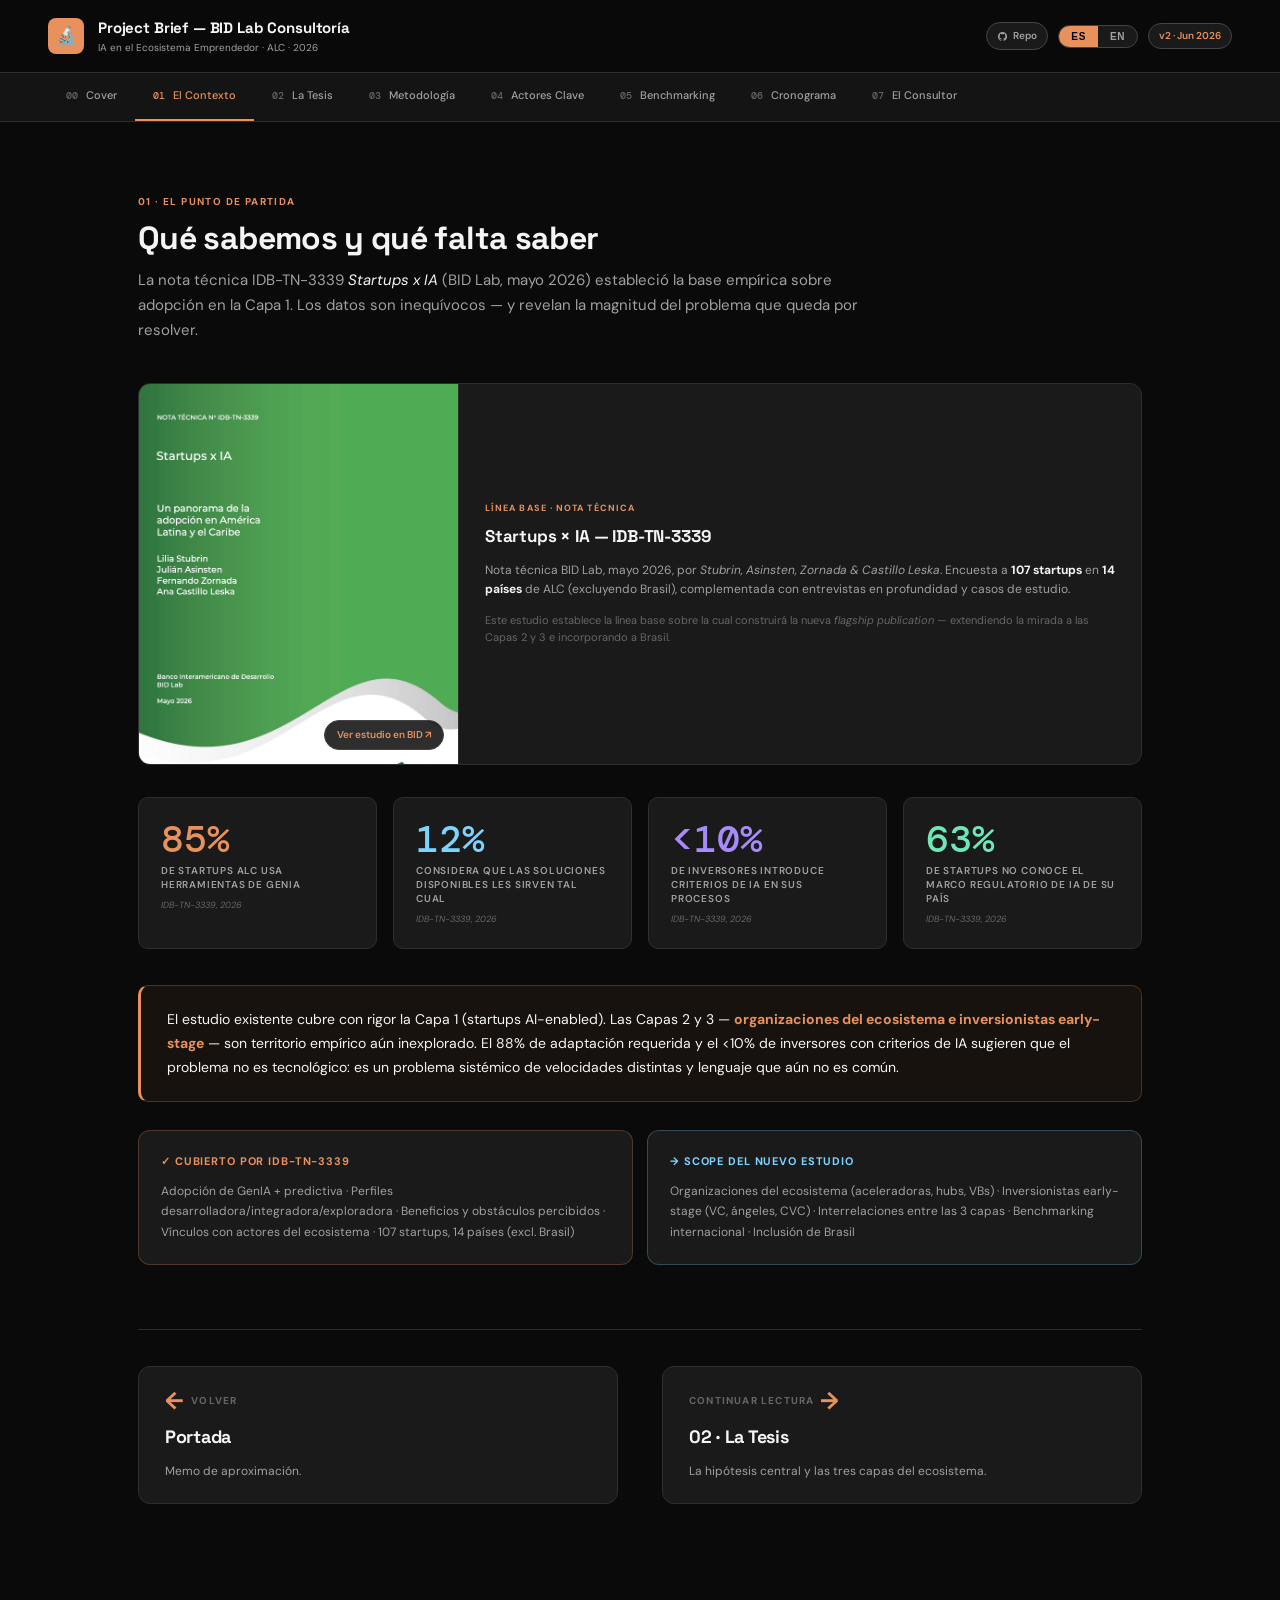
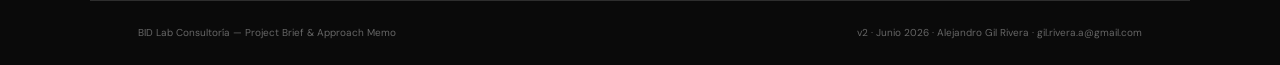
==== 01-contexto.html @ 3c182dba "feat(v2): multi-page architecture, Space Grotesk, highlighter animations, CV PDF, study cover image," ====
<!DOCTYPE html>
<html lang="es">
<head>
<meta charset="UTF-8">
<meta name="viewport" content="width=device-width, initial-scale=1.0">
<title>01 · El Contexto — Project Brief BID Lab</title>
<link href="https://fonts.googleapis.com/css2?family=Space+Grotesk:wght@400;500;600;700&family=DM+Sans:ital,wght@0,300;0,400;0,500;0,600;1,400&family=DM+Mono:wght@400;500&display=swap" rel="stylesheet">
<link rel="stylesheet" href="styles.css">
</head>
<body>

<div class="lang-overlay" id="enOverlay">
  <div style="font-size:32px">🚧</div>
  <div class="lang-overlay-title">English version coming soon</div>
  <div class="lang-overlay-sub">Este project brief está actualmente disponible en español.</div>
  <button class="lang-overlay-close" onclick="toggleLang('es')">Volver al español</button>
</div>

<header class="hdr">
  <div class="hdr-left">
    <div class="hdr-icon">🔬</div>
    <div>
      <div class="hdr-title">Project Brief — BID Lab Consultoría</div>
      <div class="hdr-sub">IA en el Ecosistema Emprendedor · ALC · 2026</div>
    </div>
  </div>
  <div class="hdr-right">
    <a class="gh-link" href="https://github.com/agr-git/bidlab-ai-ecosistema-alc" target="_blank" rel="noopener">
      <svg width="11" height="11" viewBox="0 0 24 24" fill="currentColor"><path d="M12 2A10 10 0 0 0 2 12c0 4.42 2.87 8.17 6.84 9.5c.5.08.66-.23.66-.5v-1.69c-2.77.6-3.36-1.34-3.36-1.34c-.46-1.16-1.11-1.47-1.11-1.47c-.91-.62.07-.6.07-.6c1 .07 1.53 1.03 1.53 1.03c.87 1.52 2.34 1.07 2.91.83c.09-.65.35-1.09.63-1.34c-2.22-.25-4.55-1.11-4.55-4.92c0-1.11.38-2 1.03-2.71c-.1-.25-.45-1.29.1-2.64c0 0 .84-.27 2.75 1.02c.79-.22 1.65-.33 2.5-.33c.85 0 1.71.11 2.5.33c1.91-1.29 2.75-1.02 2.75-1.02c.55 1.35.2 2.39.1 2.64c.65.71 1.03 1.6 1.03 2.71c0 3.82-2.34 4.66-4.57 4.91c.36.31.69.92.69 1.85V21c0 .27.16.59.67.5C19.14 20.16 22 16.42 22 12A10 10 0 0 0 12 2z"/></svg>
      Repo
    </a>
    <div class="lang-btn">
      <button id="btnES" class="active" onclick="toggleLang('es')">ES</button>
      <button id="btnEN" onclick="toggleLang('en')">EN</button>
    </div>
    <span class="badge">v2 · Jun 2026</span>
  </div>
</header>

<nav class="subnav">
  <a class="snb" href="index.html"><span class="snb-num">00</span>Cover</a>
  <a class="snb" href="01-contexto.html"><span class="snb-num">01</span>El Contexto</a>
  <a class="snb" href="02-tesis.html"><span class="snb-num">02</span>La Tesis</a>
  <a class="snb" href="03-metodologia.html"><span class="snb-num">03</span>Metodología</a>
  <a class="snb" href="04-actores.html"><span class="snb-num">04</span>Actores Clave</a>
  <a class="snb" href="05-benchmarking.html"><span class="snb-num">05</span>Benchmarking</a>
  <a class="snb" href="06-cronograma.html"><span class="snb-num">06</span>Cronograma</a>
  <a class="snb" href="07-consultor.html"><span class="snb-num">07</span>El Consultor</a>
</nav>

<!-- PAGE CONTENT -->
<section class="page">
  <div class="sec-label">01 · El punto de partida</div>
  <h1 class="sec-title">Qué sabemos y qué falta saber</h1>
  <p class="sec-sub">La nota técnica IDB-TN-3339 <em>Startups x IA</em> (BID Lab, mayo 2026) estableció la base empírica sobre adopción en la Capa 1. Los datos son inequívocos — y revelan la magnitud del problema que queda por resolver.</p>

  <!-- STUDY IMAGE / EVIDENCE -->
  <div class="study-img-wrap">
    <div class="study-img" style="background-image: url('portada-estudio-idb-tn-3339.png');" role="img" aria-label="Portada de la nota técnica IDB-TN-3339 — Startups x IA · BID Lab Mayo 2026">
      <a href="https://publications.iadb.org/es/startups-x-ia-un-panorama-de-la-adopcion-en-america-latina-y-el-caribe" target="_blank" rel="noopener">Ver estudio en BID ↗</a>
    </div>
    <div class="study-img-text">
      <div style="font-size:9px; font-weight:700; color:var(--orange); text-transform:uppercase; letter-spacing:.12em; margin-bottom:8px;">Línea base · Nota técnica</div>
      <h4 style="font-family:'Space Grotesk',sans-serif; font-size:17px; font-weight:700; letter-spacing:-.01em; margin-bottom:10px; color:var(--txt);">Startups × IA — IDB-TN-3339</h4>
      <p style="font-size:12px; color:var(--txt2); line-height:1.65; margin-bottom:12px;">
        Nota técnica BID Lab, mayo 2026, por <em>Stubrin, Asinsten, Zornada &amp; Castillo Leska</em>. Encuesta a <strong style="color:var(--txt)">107 startups</strong> en <strong style="color:var(--txt)">14 países</strong> de ALC (excluyendo Brasil), complementada con entrevistas en profundidad y casos de estudio.
      </p>
      <p style="font-size:11px; color:var(--txt3); line-height:1.55;">
        Este estudio establece la línea base sobre la cual construirá la nueva <em>flagship publication</em> — extendiendo la mirada a las Capas 2 y 3 e incorporando a Brasil.
      </p>
    </div>
  </div>

  <div class="kpi-grid">
    <div class="kpi">
      <div class="kv">85%</div>
      <div class="kl">de startups ALC usa herramientas de GenIA</div>
      <div class="kpi-src">IDB-TN-3339, 2026</div>
    </div>
    <div class="kpi">
      <div class="kv blue">12%</div>
      <div class="kl">considera que las soluciones disponibles les sirven tal cual</div>
      <div class="kpi-src">IDB-TN-3339, 2026</div>
    </div>
    <div class="kpi">
      <div class="kv purple">&lt;10%</div>
      <div class="kl">de inversores introduce criterios de IA en sus procesos</div>
      <div class="kpi-src">IDB-TN-3339, 2026</div>
    </div>
    <div class="kpi">
      <div class="kv green">63%</div>
      <div class="kl">de startups no conoce el marco regulatorio de IA de su país</div>
      <div class="kpi-src">IDB-TN-3339, 2026</div>
    </div>
  </div>

  <div class="callout full">
    <p>El estudio existente cubre con rigor la Capa 1 (startups AI-enabled). Las Capas 2 y 3 — <strong>organizaciones del ecosistema e inversionistas early-stage</strong> — son territorio empírico aún inexplorado. El 88% de adaptación requerida y el &lt;10% de inversores con criterios de IA sugieren que el problema no es tecnológico: es un problema sistémico de velocidades distintas y lenguaje que aún no es común.</p>
  </div>

  <div class="coverage-split">
    <div class="method-card" style="border-color:rgba(232,145,92,.25);">
      <div style="font-size:11px; font-weight:700; color:var(--orange); text-transform:uppercase; letter-spacing:.08em; margin-bottom:10px;">✓ Cubierto por IDB-TN-3339</div>
      <div style="font-size:12px; color:var(--txt2); line-height:1.7;">Adopción de GenIA + predictiva · Perfiles desarrolladora/integradora/exploradora · Beneficios y obstáculos percibidos · Vínculos con actores del ecosistema · 107 startups, 14 países (excl. Brasil)</div>
    </div>
    <div class="method-card" style="border-color:rgba(125,211,252,.25);">
      <div style="font-size:11px; font-weight:700; color:var(--blue); text-transform:uppercase; letter-spacing:.08em; margin-bottom:10px;">→ Scope del nuevo estudio</div>
      <div style="font-size:12px; color:var(--txt2); line-height:1.7;">Organizaciones del ecosistema (aceleradoras, hubs, VBs) · Inversionistas early-stage (VC, ángeles, CVC) · Interrelaciones entre las 3 capas · Benchmarking internacional · Inclusión de Brasil</div>
    </div>
  </div>

  <!-- CONTINUE -->
  <div class="continue">
    <a class="continue-card prev" href="index.html">
      <div class="continue-eyebrow"><span class="continue-arrow">←</span> Volver</div>
      <div class="continue-title">Portada</div>
      <div class="continue-sub">Memo de aproximación.</div>
    </a>
    <a class="continue-card next" href="02-tesis.html">
      <div class="continue-eyebrow">Continuar lectura <span class="continue-arrow">→</span></div>
      <div class="continue-title">02 · La Tesis</div>
      <div class="continue-sub">La hipótesis central y las tres capas del ecosistema.</div>
    </a>
  </div>
</section>

<div class="ft">
  <span>BID Lab Consultoría — Project Brief & Approach Memo</span>
  <span>v2 · Junio 2026 · Alejandro Gil Rivera · gil.rivera.a@gmail.com</span>
</div>

<script src="app.js"></script>
</body>
</html>
---- styles.css ----
/* ═══════════════════════════════════════════════════
   BID Lab Project Brief — Shared Styles
   v2 · Multi-page edition
═══════════════════════════════════════════════════ */

:root {
  --orange: #E8915C; --orange-b: #F5A147; --orange-d: #D17A47;
  --blue: #7DD3FC; --green: #6EE7B7; --purple: #A78BFA;
  --bg: #0A0A0A; --card: #1A1A1A; --card2: #141414;
  --txt: #F5F5F5; --txt2: #A0A0A0; --txt3: #666;
  --bdr: #2E2E2E; --bdr2: #3A3A3A; --bdr3: #444;
  --max-w: 1100px;   /* wider container (~75% on 1440 screens) */
  --read-w: 760px;   /* readable text column inside wider container */
}

* { margin: 0; padding: 0; box-sizing: border-box; }
html { scroll-behavior: smooth; }
body {
  background: var(--bg); color: var(--txt);
  font-family: 'DM Sans', sans-serif; font-size: 15px; line-height: 1.6;
  -webkit-font-smoothing: antialiased;
}

/* ── HEADER (sticky) ── */
.hdr {
  background: rgba(10,10,10,.95); backdrop-filter: blur(12px);
  border-bottom: 1px solid var(--bdr); padding: 16px 48px;
  position: sticky; top: 0; z-index: 100;
  display: flex; align-items: center; justify-content: space-between; gap: 16px;
}
.hdr-left { display: flex; align-items: center; gap: 14px; }
.hdr-icon {
  width: 36px; height: 36px; background: var(--orange); border-radius: 8px;
  display: flex; align-items: center; justify-content: center; font-size: 17px; flex-shrink: 0;
}
.hdr-title { font-family: 'Space Grotesk', sans-serif; font-size: 15px; font-weight: 700; letter-spacing: -.01em; }
.hdr-sub { font-size: 10px; color: var(--txt2); }
.hdr-right { display: flex; align-items: center; gap: 10px; }
.lang-btn {
  display: flex; align-items: center; gap: 0;
  background: var(--card); border: 1px solid var(--bdr3); border-radius: 20px; overflow: hidden;
}
.lang-btn button {
  padding: 5px 12px; font-size: 10px; font-weight: 700; letter-spacing: .06em;
  border: none; cursor: pointer; transition: all .2s;
  background: transparent; color: var(--txt2);
}
.lang-btn button.active { background: var(--orange); color: #000; }
.badge {
  background: var(--card); border: 1px solid var(--bdr3); padding: 4px 10px;
  border-radius: 20px; font-size: 10px; color: var(--orange); font-weight: 600;
}
.gh-link {
  display: inline-flex; align-items: center; gap: 5px;
  font-size: 10px; font-weight: 600; color: var(--txt2);
  background: var(--card); border: 1px solid var(--bdr3);
  padding: 5px 10px; border-radius: 20px; text-decoration: none; transition: all .2s;
}
.gh-link:hover { color: var(--txt); border-color: var(--orange); }

/* ── SUB-NAV (sticky, multi-page) ── */
.subnav {
  background: var(--card2); border-bottom: 1px solid var(--bdr);
  padding: 0 48px; display: flex; gap: 0; overflow-x: auto; scrollbar-width: none;
  position: sticky; top: 69px; z-index: 99;
}
.subnav::-webkit-scrollbar { display: none; }
.snb {
  padding: 14px 18px; font-size: 11px; font-weight: 500; color: var(--txt2);
  background: transparent; border: none; border-bottom: 2px solid transparent;
  cursor: pointer; white-space: nowrap; transition: all .2s;
  text-decoration: none; display: flex; align-items: center; gap: 8px;
}
.snb-num {
  font-family: 'DM Mono', monospace; font-size: 10px; color: var(--txt3);
  font-weight: 500; transition: color .2s;
}
.snb:hover { color: var(--txt); }
.snb:hover .snb-num { color: var(--orange); }
.snb.on { color: var(--orange); border-bottom-color: var(--orange); }
.snb.on .snb-num { color: var(--orange); }

/* ── PAGE CONTAINER ── */
.page { padding: 72px 48px 96px; max-width: var(--max-w); margin: 0 auto; }
.hero { padding: 96px 48px 80px; max-width: var(--max-w); margin: 0 auto; }

/* ── HERO ── */
.hero-eyebrow {
  font-size: 11px; font-weight: 700; text-transform: uppercase;
  letter-spacing: .12em; color: var(--orange); margin-bottom: 24px;
}
.hero-title {
  font-family: 'Space Grotesk', sans-serif;
  font-size: clamp(32px, 5vw, 56px);
  font-weight: 700; line-height: 1.1; letter-spacing: -.025em;
  margin-bottom: 28px; max-width: 920px;
}
.hero-title em { font-style: normal; color: var(--orange); }
.hero-desc {
  font-size: 16px; color: var(--txt2); max-width: var(--read-w);
  line-height: 1.7; margin-bottom: 36px;
}
.hero-tags { display: flex; flex-wrap: wrap; gap: 8px; margin-bottom: 40px; }
.hero-meta {
  display: flex; flex-wrap: wrap; gap: 20px; align-items: center;
  padding-top: 28px; border-top: 1px solid var(--bdr);
}
.hero-meta a {
  font-size: 11px; font-weight: 600; color: var(--txt2);
  text-decoration: none; display: flex; align-items: center; gap: 6px; transition: color .2s;
}
.hero-meta a:hover { color: var(--orange); }
.hero-meta-divider { color: var(--bdr3); font-size: 18px; }

/* ── HIGHLIGHTER ANIMATION ── */
.hl {
  position: relative; display: inline; white-space: normal;
  background-image: linear-gradient(120deg, rgba(232,145,92,.35) 0%, rgba(232,145,92,.45) 100%);
  background-repeat: no-repeat;
  background-position: 0 88%;
  background-size: 0% 38%;
  padding: 0 4px; margin: 0 -4px;
  animation-name: highlight-grow;
  animation-duration: 1.1s;
  animation-timing-function: cubic-bezier(.22,.61,.36,1);
  animation-fill-mode: forwards;
  animation-delay: .6s;
}
.hl-2 {
  /* Second highlighter — more saturated orange, fires after first */
  background-image: linear-gradient(120deg, rgba(232,145,92,.55) 0%, rgba(245,161,71,.7) 100%);
  animation-delay: 1.9s;
}
.hl em {
  /* keep orange emphasis on top of highlighter */
  color: var(--orange); font-style: normal; font-weight: 700;
}
@keyframes highlight-grow {
  0%   { background-size: 0% 38%; }
  100% { background-size: 100% 38%; }
}
@media (prefers-reduced-motion: reduce) {
  .hl, .hl-2 { animation-duration: 0s; background-size: 100% 38% !important; }
}

/* ── SECTION TITLES ── */
.sec-label {
  font-size: 10px; font-weight: 700; text-transform: uppercase;
  letter-spacing: .14em; color: var(--orange); margin-bottom: 10px;
}
.sec-title {
  font-family: 'Space Grotesk', sans-serif;
  font-size: 32px; font-weight: 700; letter-spacing: -.02em;
  margin-bottom: 12px; line-height: 1.15;
}
.sec-sub {
  font-size: 15px; color: var(--txt2); max-width: var(--read-w);
  line-height: 1.65; margin-bottom: 40px;
}
.sec-sub em { color: var(--txt); font-style: italic; }
.underline-em {
  text-decoration: underline; text-decoration-color: var(--orange);
  text-decoration-thickness: 2px; text-underline-offset: 3px;
  color: var(--txt); font-weight: 600; font-style: normal;
}

/* ── KPI CARDS ── */
.kpi-grid { display: grid; grid-template-columns: repeat(auto-fit, minmax(180px, 1fr)); gap: 16px; margin-bottom: 36px; }
.kpi { background: var(--card); border: 1px solid var(--bdr); border-radius: 10px; padding: 22px; }
.kv { font-family: 'DM Mono', monospace; font-size: 38px; font-weight: 500; color: var(--orange); line-height: 1; margin-bottom: 6px; }
.kv.blue { color: var(--blue); }
.kv.green { color: var(--green); }
.kv.purple { color: var(--purple); }
.kl { font-size: 10px; font-weight: 600; color: var(--txt2); text-transform: uppercase; letter-spacing: .08em; line-height: 1.4; }
.kpi-src { font-size: 9px; color: var(--txt3); margin-top: 6px; font-style: italic; }

/* ── CALLOUT ── */
.callout {
  background: rgba(232,145,92,.06);
  border: 1px solid rgba(232,145,92,.25);
  border-left: 3px solid var(--orange);
  border-radius: 10px; padding: 22px 26px; margin-bottom: 28px;
  max-width: var(--read-w);
}
.callout p { font-size: 14px; line-height: 1.7; color: var(--txt); }
.callout strong { color: var(--orange); }
.callout.full { max-width: 100%; }

/* ── SECTION 1 — STUDY IMAGE ── */
.study-img-wrap {
  background: var(--card); border: 1px solid var(--bdr); border-radius: 12px;
  overflow: hidden; margin-bottom: 32px;
  display: grid; grid-template-columns: minmax(220px, 320px) 1fr; gap: 0;
  align-items: stretch;
}
@media (max-width: 720px) { .study-img-wrap { grid-template-columns: 1fr; } }
.study-img {
  width: 100%; min-height: 380px;
  background-color: #2d8a4a; /* match BID green to fade any letterbox */
  background-size: cover; background-position: center top;
  display: flex; align-items: flex-end; justify-content: flex-end;
  padding: 14px;
  position: relative;
  border-right: 1px solid var(--bdr);
}
@media (max-width: 720px) {
  .study-img { border-right: none; border-bottom: 1px solid var(--bdr); min-height: 420px; }
}
.study-img.placeholder {
  background: linear-gradient(135deg, var(--card2) 0%, #1f1f1f 100%);
  align-items: center; justify-content: center;
  color: var(--txt3); font-size: 11px; text-align: center;
}
.study-img.placeholder::before {
  content: '📊';
  position: absolute; font-size: 48px; opacity: .25; top: 50%; left: 50%;
  transform: translate(-50%, -90%);
}
.study-img a {
  background: rgba(10,10,10,.85); color: var(--orange);
  font-size: 10px; font-weight: 600; padding: 6px 12px;
  border-radius: 16px; text-decoration: none; border: 1px solid var(--bdr3);
  transition: all .2s;
}
.study-img a:hover { background: var(--orange); color: #000; border-color: var(--orange); }
.study-img-text { padding: 26px; display: flex; flex-direction: column; justify-content: center; }
.study-img-text h4 {
  font-family: 'Space Grotesk', sans-serif; font-size: 14px; font-weight: 700;
  margin-bottom: 8px; color: var(--txt);
}
.study-img-text p { font-size: 12px; color: var(--txt2); line-height: 1.65; }

/* ── COVERAGE SPLIT ── */
.coverage-split { display: grid; grid-template-columns: 1fr 1fr; gap: 14px; }
@media (max-width: 720px) { .coverage-split { grid-template-columns: 1fr; } }
.method-card { background: var(--card); border: 1px solid var(--bdr); border-radius: 12px; padding: 22px; }

/* ── LAYER CARDS (Sección 2) ── */
.layers { display: flex; flex-direction: column; gap: 14px; }
.layer-card { background: var(--card); border: 1px solid var(--bdr); border-radius: 12px; overflow: hidden; transition: border-color .2s; }
.layer-card:hover { border-color: var(--bdr2); }
.layer-header {
  padding: 22px 26px; display: flex; align-items: flex-start; justify-content: space-between;
  gap: 16px; cursor: pointer; user-select: none;
}
.layer-num { font-family: 'DM Mono', monospace; font-size: 11px; font-weight: 500; padding: 4px 10px; border-radius: 20px; white-space: nowrap; flex-shrink: 0; }
.layer-title { font-family: 'Space Grotesk', sans-serif; font-size: 17px; font-weight: 700; margin-bottom: 4px; letter-spacing: -.01em; }
.layer-brief { font-size: 12px; color: var(--txt2); }
.layer-toggle {
  font-size: 28px; line-height: 1; color: var(--txt2);
  transition: transform .25s ease, color .2s ease;
  flex-shrink: 0; margin-top: -2px; width: 32px; height: 32px;
  display: flex; align-items: center; justify-content: center;
  border-radius: 50%; background: var(--card2); border: 1px solid var(--bdr);
}
.layer-card:hover .layer-toggle { color: var(--orange); border-color: var(--orange); }
.layer-card.open .layer-toggle { transform: rotate(90deg); color: var(--orange); border-color: var(--orange); }
.layer-body { padding: 0 26px; max-height: 0; overflow: hidden; transition: max-height .4s ease, padding .4s ease; }
.layer-card.open .layer-body { max-height: 500px; padding: 0 26px 24px; }
.layer-hyp { font-size: 13px; color: var(--txt2); line-height: 1.7; margin-bottom: 14px; }
.layer-hyp strong { color: var(--txt); }
.layer-question { font-size: 12px; font-style: italic; color: var(--orange); border-left: 2px solid var(--orange); padding-left: 12px; }

.l1 .layer-num { background: rgba(232,145,92,.12); color: var(--orange); }
.l1 .layer-title { color: var(--orange); }
.l2 .layer-num { background: rgba(125,211,252,.1); color: var(--blue); }
.l2 .layer-title { color: var(--blue); }
.l3 .layer-num { background: rgba(167,139,250,.1); color: var(--purple); }
.l3 .layer-title { color: var(--purple); }

/* ── METHOD GRID (Sec 3) ── */
.method-grid { display: grid; grid-template-columns: repeat(2, 1fr); gap: 16px; }
@media (max-width: 720px) { .method-grid { grid-template-columns: 1fr; } }
.method-icon { font-size: 22px; margin-bottom: 12px; }
.method-title { font-family: 'Space Grotesk', sans-serif; font-size: 15px; font-weight: 700; margin-bottom: 6px; letter-spacing: -.01em; }
.method-desc { font-size: 12px; color: var(--txt2); line-height: 1.65; }
.method-tag { font-size: 9px; font-weight: 700; color: var(--green); text-transform: uppercase; letter-spacing: .06em; margin-top: 10px; }

/* ── ACTOR CARDS (Sec 4) ── */
.actor-section-label {
  font-size: 10px; font-weight: 700; text-transform: uppercase;
  letter-spacing: .1em; margin-bottom: 14px; padding-bottom: 8px;
  border-bottom: 1px solid var(--bdr); margin-top: 8px;
}
.actor-grid { display: grid; grid-template-columns: repeat(auto-fill, minmax(220px, 1fr)); gap: 14px; margin-bottom: 28px; }
.actor-card {
  background: var(--card); border: 1px solid var(--bdr); border-radius: 12px;
  padding: 18px 20px; display: flex; flex-direction: column; gap: 4px;
  transition: border-color .2s, transform .15s;
}
.actor-card.linked { cursor: pointer; }
.actor-card.linked:hover { border-color: var(--orange); transform: translateY(-2px); }
.actor-card-top { display: flex; align-items: center; gap: 12px; margin-bottom: 6px; }
.actor-avatar {
  width: 44px; height: 44px; border-radius: 50%;
  background: linear-gradient(135deg, var(--card2) 0%, #2a2a2a 100%);
  display: flex; align-items: center; justify-content: center;
  color: var(--txt2); font-family: 'Space Grotesk', sans-serif;
  font-size: 14px; font-weight: 700; flex-shrink: 0;
  background-size: cover; background-position: center;
  border: 1px solid var(--bdr2);
}
.actor-name { font-family: 'Space Grotesk', sans-serif; font-size: 14px; font-weight: 700; letter-spacing: -.01em; }
.actor-role { font-size: 11px; color: var(--txt2); line-height: 1.5; margin-bottom: 6px; }
.actor-flag {
  font-size: 9px; font-weight: 700; text-transform: uppercase;
  letter-spacing: .06em; margin-top: auto;
  display: inline-flex; align-items: center; gap: 4px;
}
.flag-orange { color: var(--orange); }
.flag-blue { color: var(--blue); }
.flag-green { color: var(--green); }
.actor-li {
  font-size: 10px; color: var(--txt3); margin-top: 4px;
  display: inline-flex; align-items: center; gap: 4px;
  text-decoration: none; transition: color .2s;
}
.actor-card.linked:hover .actor-li { color: var(--blue); }

/* ── BENCHMARKING ── */
.bench-grid { display: grid; grid-template-columns: repeat(auto-fill, minmax(170px, 1fr)); gap: 12px; }
.bench-card { background: var(--card); border: 1px solid var(--bdr); border-radius: 10px; padding: 18px; }
.bench-flag { font-size: 24px; margin-bottom: 10px; }
.bench-name { font-family: 'Space Grotesk', sans-serif; font-size: 13px; font-weight: 700; margin-bottom: 4px; }
.bench-focus { font-size: 10px; color: var(--txt2); line-height: 1.55; }

/* ── GANTT ── */
.gantt-wrap { overflow-x: auto; border: 1px solid var(--bdr); border-radius: 10px; }
.gantt { width: 100%; border-collapse: collapse; min-width: 720px; font-size: 11px; }
.gantt th { background: var(--card2); color: var(--txt2); font-weight: 600; text-align: center; padding: 10px 6px; border: 1px solid var(--bdr); font-size: 10px; }
.gantt td { border: 1px solid var(--bdr); padding: 10px 12px; vertical-align: middle; }
.gantt td.label { background: var(--card); font-size: 11px; font-weight: 600; color: var(--txt); white-space: nowrap; max-width: 220px; }
.gantt td.sublabel { background: var(--card); font-size: 10px; color: var(--txt2); padding-left: 16px; }
.g-o { background: rgba(232,145,92,.18); }
.g-b { background: rgba(125,211,252,.12); }
.g-g { background: rgba(110,231,183,.12); }
.g-p { background: rgba(167,139,250,.12); }
.pct { font-family: 'DM Mono', monospace; font-size: 9px; color: var(--orange); font-weight: 500; text-align: center; }

/* ── CV ── */
.cv-wrap { background: var(--card); border: 1px solid var(--bdr); border-radius: 14px; overflow: hidden; }
.cv-topbar { background: var(--card2); border-bottom: 1px solid var(--bdr); padding: 14px 26px; display: flex; align-items: center; justify-content: space-between; gap: 12px; flex-wrap: wrap; }
.cv-topbar-title { font-size: 12px; font-weight: 600; color: var(--txt2); }
.cv-dl-btn {
  display: inline-flex; align-items: center; gap: 6px;
  background: var(--orange); color: #000; font-size: 11px; font-weight: 700;
  padding: 8px 14px; border-radius: 8px; text-decoration: none;
  border: none; cursor: pointer; transition: background .2s;
}
.cv-dl-btn:hover { background: var(--orange-b); }
.cv-dl-btn.secondary { background: transparent; color: var(--txt2); border: 1px solid var(--bdr3); }
.cv-dl-btn.secondary:hover { color: var(--orange); border-color: var(--orange); background: transparent; }
.cv-body { padding: 36px 40px; font-size: 12px; line-height: 1.6; }
.cv-name { font-family: 'Space Grotesk', sans-serif; font-size: 24px; font-weight: 700; letter-spacing: -.02em; margin-bottom: 2px; }
.cv-role { font-size: 12px; color: var(--orange); font-weight: 600; margin-bottom: 14px; }
.cv-contact { display: flex; flex-wrap: wrap; gap: 14px; font-size: 11px; color: var(--txt2); margin-bottom: 28px; padding-bottom: 20px; border-bottom: 1px solid var(--bdr); }
.cv-contact a { color: var(--txt2); text-decoration: none; }
.cv-contact a:hover { color: var(--orange); }
.cv-sec-title { font-size: 9px; font-weight: 700; text-transform: uppercase; letter-spacing: .14em; color: var(--orange); margin: 24px 0 14px; padding-bottom: 6px; border-bottom: 1px solid var(--bdr); }
.cv-entry { display: grid; grid-template-columns: 120px 1fr; gap: 14px; margin-bottom: 16px; }
@media (max-width: 600px) { .cv-entry { grid-template-columns: 1fr; } }
.cv-date { font-family: 'DM Mono', monospace; font-size: 10px; color: var(--txt3); padding-top: 2px; }
.cv-title { font-size: 12px; font-weight: 700; margin-bottom: 1px; }
.cv-org { font-size: 11px; color: var(--txt2); margin-bottom: 5px; }
.cv-bullets { padding-left: 14px; }
.cv-bullets li { font-size: 11px; color: var(--txt2); margin-bottom: 3px; line-height: 1.5; }
.cv-bullets li span { color: var(--txt); font-weight: 500; }
.cv-skill-row { display: flex; gap: 10px; margin-bottom: 10px; align-items: flex-start; flex-wrap: wrap; }
.cv-skill-label { font-size: 10px; font-weight: 700; color: var(--orange); min-width: 130px; padding-top: 1px; }
.cv-skill-val { font-size: 11px; color: var(--txt2); line-height: 1.5; flex: 1; min-width: 200px; }

/* ── CONTINUE READING (between pages) ── */
.continue {
  margin-top: 64px; padding-top: 36px; border-top: 1px solid var(--bdr);
  display: flex; align-items: stretch; justify-content: space-between; gap: 16px;
  flex-wrap: wrap;
}
.continue-card {
  background: var(--card); border: 1px solid var(--bdr); border-radius: 12px;
  padding: 22px 26px; text-decoration: none; color: var(--txt);
  flex: 1; min-width: 280px; max-width: 480px;
  transition: all .25s ease;
  display: flex; flex-direction: column; gap: 6px;
}
.continue-card:hover {
  border-color: var(--orange); transform: translateY(-3px);
  box-shadow: 0 8px 24px -8px rgba(232,145,92,.25);
}
.continue-card.prev { align-self: flex-start; }
.continue-card.next { margin-left: auto; align-items: flex-start; }
.continue-eyebrow {
  font-size: 10px; font-weight: 700; text-transform: uppercase;
  letter-spacing: .12em; color: var(--txt3);
  display: flex; align-items: center; gap: 6px;
}
.continue-card:hover .continue-eyebrow { color: var(--orange); }
.continue-title {
  font-family: 'Space Grotesk', sans-serif; font-size: 18px; font-weight: 700;
  letter-spacing: -.015em; margin-top: 4px;
}
.continue-sub { font-size: 12px; color: var(--txt2); margin-top: 4px; }
.continue-arrow { font-size: 24px; line-height: 1; color: var(--orange); transition: transform .2s; display: inline-block; }
.continue-card.next:hover .continue-arrow { transform: translateX(4px); }
.continue-card.prev:hover .continue-arrow { transform: translateX(-4px); }

/* ── TAGS ── */
.tag { display: inline-block; padding: 4px 11px; border-radius: 20px; font-size: 10px; font-weight: 600; margin-right: 4px; }
.to { background: rgba(232,145,92,.14); color: var(--orange); border: 1px solid rgba(232,145,92,.3); }
.tb2 { background: rgba(125,211,252,.1); color: var(--blue); border: 1px solid rgba(125,211,252,.25); }
.tg { background: rgba(110,231,183,.1); color: var(--green); border: 1px solid rgba(110,231,183,.25); }
.tgr { background: rgba(255,255,255,.04); color: var(--txt2); border: 1px solid var(--bdr); }
.tp { background: rgba(167,139,250,.1); color: var(--purple); border: 1px solid rgba(167,139,250,.25); }

/* ── EN COMING SOON OVERLAY ── */
.lang-overlay { display: none; position: fixed; inset: 0; background: rgba(10,10,10,.94); z-index: 200; align-items: center; justify-content: center; flex-direction: column; gap: 16px; padding: 20px; }
.lang-overlay.show { display: flex; }
.lang-overlay-title { font-family: 'Space Grotesk', sans-serif; font-size: 28px; font-weight: 700; letter-spacing: -.02em; }
.lang-overlay-sub { font-size: 14px; color: var(--txt2); text-align: center; }
.lang-overlay-close { margin-top: 10px; padding: 10px 24px; background: var(--orange); color: #000; border: none; border-radius: 8px; font-size: 12px; font-weight: 700; cursor: pointer; }

/* ── FOOTER ── */
.ft {
  border-top: 1px solid var(--bdr); padding: 24px 48px; font-size: 10px;
  color: var(--txt3); display: flex; justify-content: space-between;
  flex-wrap: wrap; gap: 8px; max-width: var(--max-w); margin: 0 auto;
}

/* ── RESPONSIVE ── */
@media (max-width: 720px) {
  .page, .hero { padding-left: 22px; padding-right: 22px; }
  .hdr { padding: 14px 22px; }
  .subnav { padding: 0 22px; top: 65px; }
  .ft { padding: 24px 22px; }
  .sec-title { font-size: 26px; }
  .cv-body { padding: 26px 22px; }
  .continue-card.next { margin-left: 0; }
}
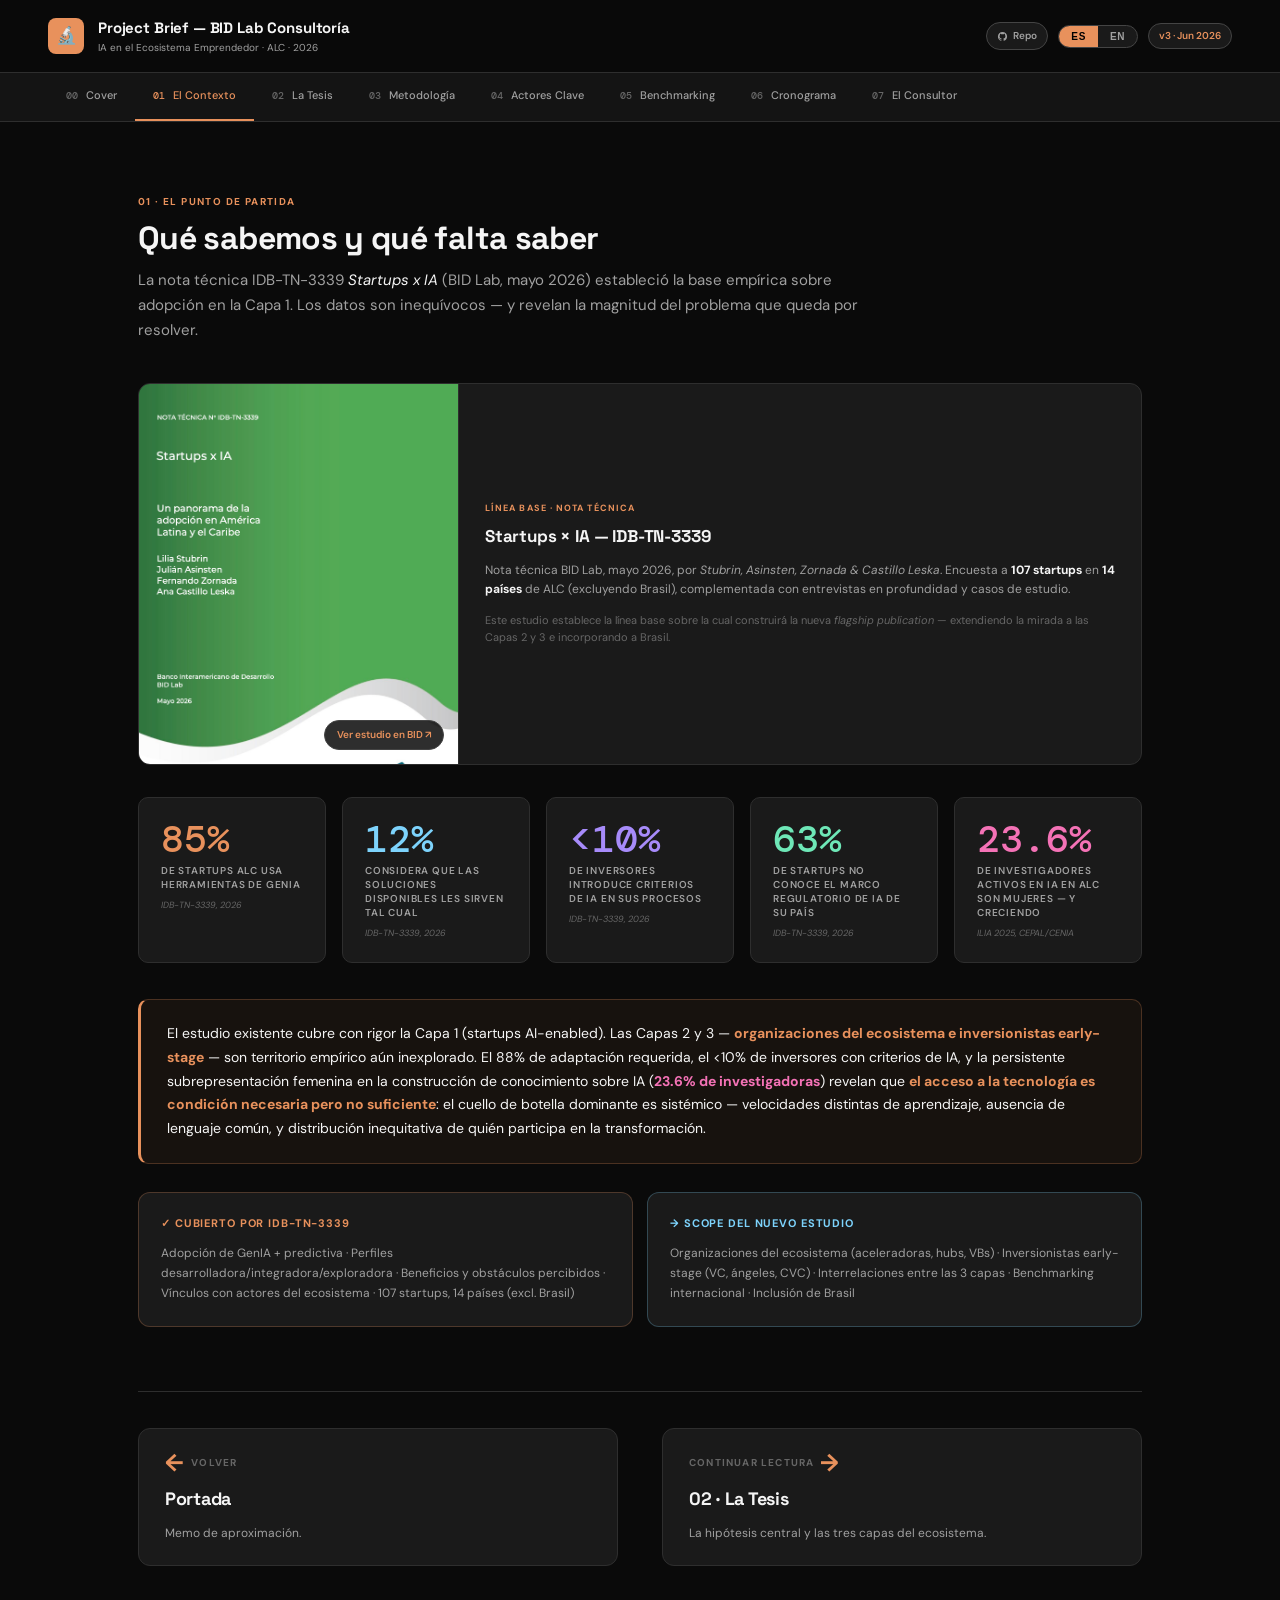
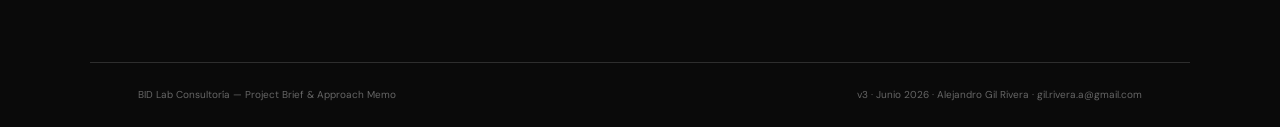
==== commit 32718480: "feat(v3): gender as transversal variable + feedback incorporation v2 changes (HANDOFF_v2_GeneroTesis" ====
--- a/01-contexto.html
+++ b/01-contexto.html
@@ -33,7 +33,7 @@
       <button id="btnES" class="active" onclick="toggleLang('es')">ES</button>
       <button id="btnEN" onclick="toggleLang('en')">EN</button>
     </div>
-    <span class="badge">v2 · Jun 2026</span>
+    <span class="badge">v3 · Jun 2026</span>
   </div>
 </header>
 
@@ -92,10 +92,15 @@
       <div class="kl">de startups no conoce el marco regulatorio de IA de su país</div>
       <div class="kpi-src">IDB-TN-3339, 2026</div>
     </div>
+    <div class="kpi">
+      <div class="kv" style="color:var(--pink);">23.6%</div>
+      <div class="kl">de investigadores activos en IA en ALC son mujeres — y creciendo</div>
+      <div class="kpi-src">ILIA 2025, CEPAL/CENIA</div>
+    </div>
   </div>
 
   <div class="callout full">
-    <p>El estudio existente cubre con rigor la Capa 1 (startups AI-enabled). Las Capas 2 y 3 — <strong>organizaciones del ecosistema e inversionistas early-stage</strong> — son territorio empírico aún inexplorado. El 88% de adaptación requerida y el &lt;10% de inversores con criterios de IA sugieren que el problema no es tecnológico: es un problema sistémico de velocidades distintas y lenguaje que aún no es común.</p>
+    <p>El estudio existente cubre con rigor la Capa 1 (startups AI-enabled). Las Capas 2 y 3 — <strong>organizaciones del ecosistema e inversionistas early-stage</strong> — son territorio empírico aún inexplorado. El 88% de adaptación requerida, el &lt;10% de inversores con criterios de IA, y la persistente subrepresentación femenina en la construcción de conocimiento sobre IA (<strong style="color:var(--pink);">23.6% de investigadoras</strong>) revelan que <strong>el acceso a la tecnología es condición necesaria pero no suficiente</strong>: el cuello de botella dominante es sistémico — velocidades distintas de aprendizaje, ausencia de lenguaje común, y distribución inequitativa de quién participa en la transformación.</p>
   </div>
 
   <div class="coverage-split">
@@ -126,7 +131,7 @@
 
 <div class="ft">
   <span>BID Lab Consultoría — Project Brief & Approach Memo</span>
-  <span>v2 · Junio 2026 · Alejandro Gil Rivera · gil.rivera.a@gmail.com</span>
+  <span>v3 · Junio 2026 · Alejandro Gil Rivera · gil.rivera.a@gmail.com</span>
 </div>
 
 <script src="app.js"></script>
--- a/styles.css
+++ b/styles.css
@@ -1,11 +1,12 @@
 /* ═══════════════════════════════════════════════════
    BID Lab Project Brief — Shared Styles
-   v2 · Multi-page edition
+   v3 · Multi-page edition · feedback incorporation
 ═══════════════════════════════════════════════════ */
 
 :root {
   --orange: #E8915C; --orange-b: #F5A147; --orange-d: #D17A47;
   --blue: #7DD3FC; --green: #6EE7B7; --purple: #A78BFA;
+  --pink: #F472B6; /* v2: gender dimension token */
   --bg: #0A0A0A; --card: #1A1A1A; --card2: #141414;
   --txt: #F5F5F5; --txt2: #A0A0A0; --txt3: #666;
   --bdr: #2E2E2E; --bdr2: #3A3A3A; --bdr3: #444;
@@ -288,17 +289,40 @@
   padding: 18px 20px; display: flex; flex-direction: column; gap: 4px;
   transition: border-color .2s, transform .15s;
 }
-.actor-card.linked { cursor: pointer; }
+.actor-card.linked {
+  cursor: pointer;
+  color: var(--txt);
+  text-decoration: none;
+}
+.actor-card.linked * { text-decoration: none; }
 .actor-card.linked:hover { border-color: var(--orange); transform: translateY(-2px); }
+.actor-card.linked:hover .actor-name { color: var(--orange); }
 .actor-card-top { display: flex; align-items: center; gap: 12px; margin-bottom: 6px; }
 .actor-avatar {
-  width: 44px; height: 44px; border-radius: 50%;
-  background: linear-gradient(135deg, var(--card2) 0%, #2a2a2a 100%);
+  width: 48px; height: 48px; border-radius: 50%;
+  background: linear-gradient(135deg, #2a2a2a 0%, #1a1a1a 100%);
   display: flex; align-items: center; justify-content: center;
-  color: var(--txt2); font-family: 'Space Grotesk', sans-serif;
+  color: var(--txt); font-family: 'Space Grotesk', sans-serif;
   font-size: 14px; font-weight: 700; flex-shrink: 0;
   background-size: cover; background-position: center;
   border: 1px solid var(--bdr2);
+  letter-spacing: -.01em;
+}
+/* People avatars: orange-tinted gradient with white initials */
+.actor-avatar.person {
+  background: linear-gradient(135deg, rgba(232,145,92,.22) 0%, rgba(167,139,250,.18) 100%);
+  color: var(--txt);
+  border-color: rgba(232,145,92,.3);
+}
+/* Organization logos: white background, contain logo neatly */
+.actor-avatar.logo {
+  background-color: #fff;
+  background-size: 70%;
+  background-position: center;
+  background-repeat: no-repeat;
+  border-color: rgba(255,255,255,.15);
+  font-size: 0; /* hide fallback initials when logo loads */
+  color: transparent;
 }
 .actor-name { font-family: 'Space Grotesk', sans-serif; font-size: 14px; font-weight: 700; letter-spacing: -.01em; }
 .actor-role { font-size: 11px; color: var(--txt2); line-height: 1.5; margin-bottom: 6px; }
@@ -351,9 +375,39 @@
 .cv-dl-btn.secondary { background: transparent; color: var(--txt2); border: 1px solid var(--bdr3); }
 .cv-dl-btn.secondary:hover { color: var(--orange); border-color: var(--orange); background: transparent; }
 .cv-body { padding: 36px 40px; font-size: 12px; line-height: 1.6; }
-.cv-name { font-family: 'Space Grotesk', sans-serif; font-size: 24px; font-weight: 700; letter-spacing: -.02em; margin-bottom: 2px; }
-.cv-role { font-size: 12px; color: var(--orange); font-weight: 600; margin-bottom: 14px; }
-.cv-contact { display: flex; flex-wrap: wrap; gap: 14px; font-size: 11px; color: var(--txt2); margin-bottom: 28px; padding-bottom: 20px; border-bottom: 1px solid var(--bdr); }
+.cv-header-flex {
+  display: grid;
+  grid-template-columns: 220px 1fr;
+  gap: 28px;
+  margin-bottom: 28px;
+  padding-bottom: 22px;
+  border-bottom: 1px solid var(--bdr);
+  align-items: start;
+}
+@media (max-width: 640px) {
+  .cv-header-flex { grid-template-columns: 1fr; gap: 18px; }
+}
+.cv-photo {
+  width: 100%;
+  aspect-ratio: 4 / 5;
+  border-radius: 12px;
+  background-color: var(--card2);
+  background-size: cover;
+  background-position: 50% 18%; /* focus on face, not full body */
+  border: 1px solid var(--bdr2);
+  overflow: hidden;
+  position: relative;
+}
+.cv-photo::after {
+  /* subtle inner shadow on edges for depth */
+  content: ''; position: absolute; inset: 0; border-radius: 12px;
+  box-shadow: inset 0 -40px 60px -30px rgba(0,0,0,.45);
+  pointer-events: none;
+}
+.cv-header-text { display: flex; flex-direction: column; justify-content: flex-start; padding-top: 4px; }
+.cv-name { font-family: 'Space Grotesk', sans-serif; font-size: 26px; font-weight: 700; letter-spacing: -.02em; margin-bottom: 4px; }
+.cv-role { font-size: 13px; color: var(--orange); font-weight: 600; margin-bottom: 16px; }
+.cv-contact { display: flex; flex-wrap: wrap; gap: 14px; font-size: 11px; color: var(--txt2); margin-bottom: 0; padding-bottom: 0; border-bottom: none; }
 .cv-contact a { color: var(--txt2); text-decoration: none; }
 .cv-contact a:hover { color: var(--orange); }
 .cv-sec-title { font-size: 9px; font-weight: 700; text-transform: uppercase; letter-spacing: .14em; color: var(--orange); margin: 24px 0 14px; padding-bottom: 6px; border-bottom: 1px solid var(--bdr); }
@@ -435,3 +489,110 @@
   .cv-body { padding: 26px 22px; }
   .continue-card.next { margin-left: 0; }
 }
+
+/* ═══════════════════════════════════════════════════
+   v3 ADDITIONS — feedback incorporation
+═══════════════════════════════════════════════════ */
+
+/* Hero subline — gender variable transversal */
+.hero-title-genero {
+  display: block;
+  margin-top: 14px;
+  font-family: 'Space Grotesk', sans-serif;
+  font-size: 0.42em;
+  font-weight: 600;
+  color: var(--pink);
+  letter-spacing: -.005em;
+  line-height: 1.3;
+}
+@media (max-width: 720px) {
+  .hero-title-genero { font-size: 0.55em; margin-top: 12px; }
+}
+
+/* Gender variable card (Section 02) */
+.layer-card.gender {
+  border-color: rgba(244,114,182,.25);
+}
+.layer-card.gender .layer-num {
+  background: rgba(244,114,182,.12);
+  color: var(--pink);
+}
+.layer-card.gender .layer-title { color: var(--pink); }
+.layer-card.gender .layer-question {
+  border-color: var(--pink);
+  color: var(--pink);
+}
+.gender-section-label {
+  font-size: 10px;
+  font-weight: 700;
+  text-transform: uppercase;
+  letter-spacing: .12em;
+  color: var(--pink);
+  margin-bottom: 12px;
+  margin-top: 28px;
+  display: flex;
+  align-items: center;
+  gap: 6px;
+}
+.gender-impact-grid {
+  display: grid;
+  grid-template-columns: repeat(3, 1fr);
+  gap: 10px;
+  margin-bottom: 14px;
+}
+@media (max-width: 640px) {
+  .gender-impact-grid { grid-template-columns: 1fr; }
+}
+.gender-impact-cell {
+  background: var(--card2);
+  border: 1px solid var(--bdr);
+  border-radius: 8px;
+  padding: 12px;
+}
+.gender-impact-cell .gic-label {
+  font-size: 9px;
+  font-weight: 700;
+  text-transform: uppercase;
+  margin-bottom: 4px;
+  letter-spacing: .04em;
+}
+.gender-impact-cell .gic-text {
+  font-size: 11px;
+  color: var(--txt2);
+  line-height: 1.5;
+}
+.gic-label.l1 { color: var(--orange); }
+.gic-label.l2 { color: var(--blue); }
+.gic-label.l3 { color: var(--purple); }
+
+/* Pink-tinted callouts (gender criterion, etc.) */
+.callout.pink {
+  background: rgba(244,114,182,.04);
+  border-color: rgba(244,114,182,.3);
+  border-left-color: var(--pink);
+}
+.callout.pink strong { color: var(--pink); }
+
+/* Blue-tinted callouts (validation notes) */
+.callout.blue {
+  background: rgba(125,211,252,.04);
+  border-color: rgba(125,211,252,.25);
+  border-left-color: var(--blue);
+}
+.callout.blue strong { color: var(--blue); }
+
+/* Pink-tinted actor cards (women leaders / gender-coded) */
+.actor-card.pink-tint { border-color: rgba(244,114,182,.25); }
+.actor-card.pink-tint:hover { border-color: var(--pink); }
+.actor-card.pink-tint .actor-flag { color: var(--pink); }
+.actor-card.linked.pink-tint:hover .actor-name { color: var(--pink); }
+
+/* Institutional reference cards (smaller, sober) */
+.actor-card.ref { padding: 16px 18px; }
+.actor-card.ref .actor-name { font-size: 12px; margin-bottom: 5px; }
+.actor-card.ref .actor-role { font-size: 11px; line-height: 1.55; }
+.actor-card.ref.ref-blue { border-color: rgba(125,211,252,.2); }
+.actor-card.ref.ref-green { border-color: rgba(110,231,183,.2); }
+.actor-card.ref.ref-orange { border-color: rgba(232,145,92,.2); }
+.actor-card.ref.ref-purple { border-color: rgba(167,139,250,.2); }
+
